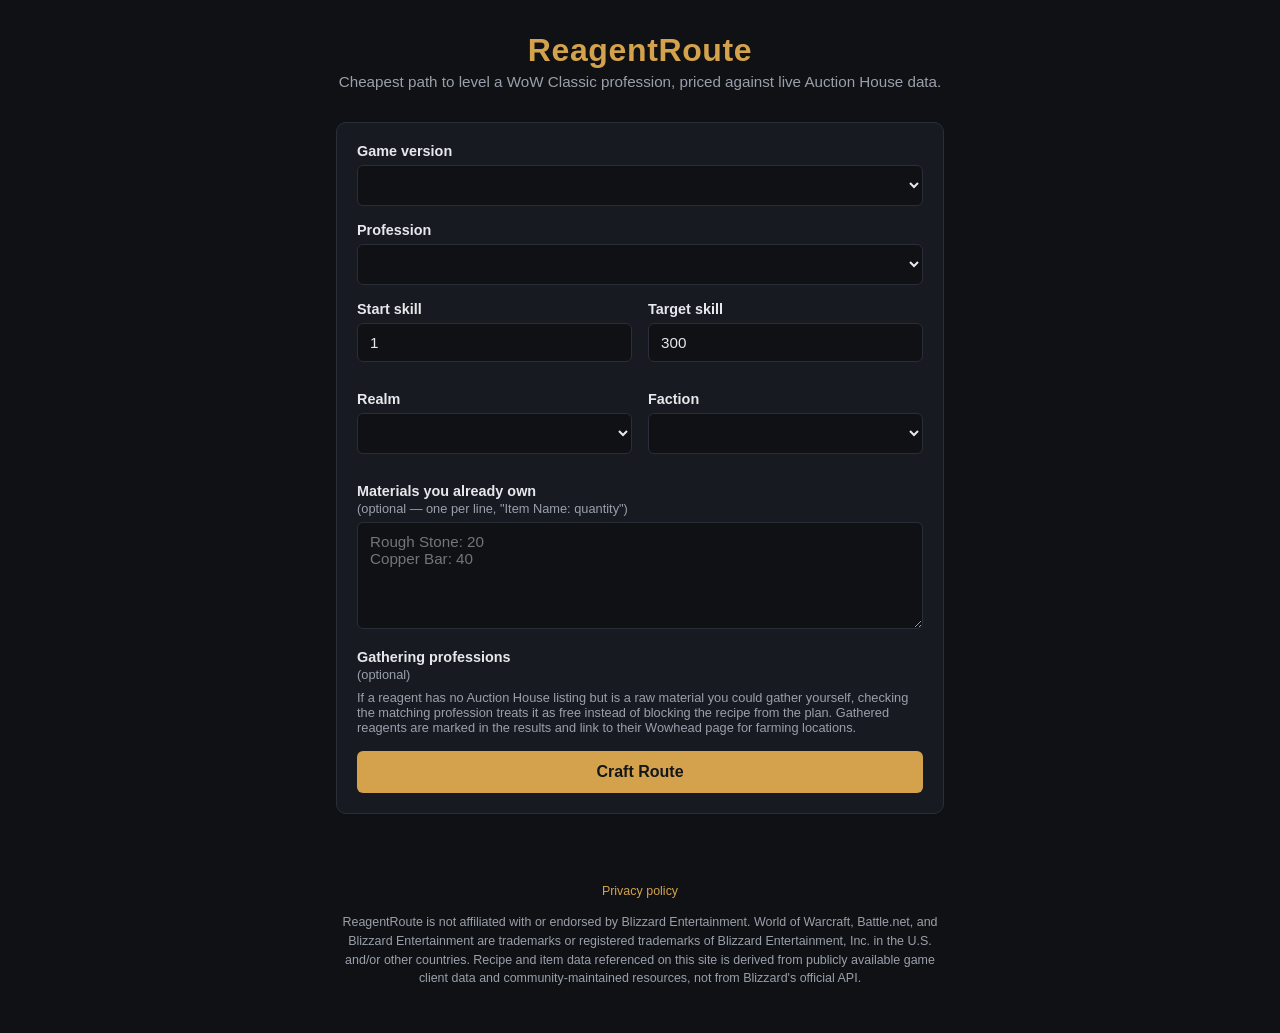
==== webapp/static/index.html @ 33c262e8 "Add First Aid, surface acquisition in priced plans, small UI polish - Gathering-profession checkboxe" ====
<!DOCTYPE html>
<html lang="en">
<head>
<meta charset="UTF-8" />
<meta name="viewport" content="width=device-width, initial-scale=1.0" />
<title>ReagentRoute</title>
<link rel="stylesheet" href="style.css" />
</head>
<body>
<header>
  <h1>ReagentRoute</h1>
  <p class="tagline">Cheapest path to level a WoW Classic profession, priced against live Auction House data.</p>
</header>

<main>
  <section class="panel" id="form-panel">
    <form id="plan-form">
      <div class="field">
        <label for="game-version">Game version</label>
        <select id="game-version"></select>
        <span class="hint" id="version-hint"></span>
      </div>

      <div class="field">
        <label for="profession">Profession</label>
        <select id="profession"></select>
      </div>

      <div class="field-row">
        <div class="field">
          <label for="start-skill">Start skill</label>
          <input type="number" id="start-skill" value="1" min="1" max="375" />
        </div>
        <div class="field">
          <label for="target-skill">Target skill</label>
          <input type="number" id="target-skill" value="300" min="1" max="375" />
        </div>
      </div>
      <p class="hint" id="skill-cap-hint"></p>

      <div id="pricing-fields">
        <div class="field-row">
          <div class="field">
            <label for="realm-select">Realm</label>
            <select id="realm-select"></select>
          </div>
          <div class="field">
            <label for="faction-select">Faction</label>
            <select id="faction-select"></select>
          </div>
        </div>
        <p class="hint" id="realm-hint"></p>

        <div class="field">
          <label for="owned-materials">Materials you already own <span class="hint">(optional &mdash; one per line, "Item Name: quantity")</span></label>
          <textarea id="owned-materials" rows="5" placeholder="Rough Stone: 20&#10;Copper Bar: 40"></textarea>
        </div>

        <div class="field">
          <label>Gathering professions <span class="hint">(optional)</span></label>
          <div id="gathering-checkboxes" class="checkbox-row"></div>
          <p class="hint">
            If a reagent has no Auction House listing but is a raw material
            you could gather yourself, checking the matching profession
            treats it as free instead of blocking the recipe from the plan.
            Gathered reagents are marked in the results and link to their
            Wowhead page for farming locations.
          </p>
        </div>
      </div>

      <button id="compute-btn" type="submit">Craft Route</button>
      <p id="error" class="error hidden"></p>
    </form>
  </section>

  <section class="panel hidden" id="results-panel">
    <div id="loading" class="hidden">
      <span class="spinner"></span>
      Fetching live prices and computing the plan&hellip;
    </div>

    <div id="results" class="hidden">
      <div class="summary">
        <div class="stat">
          <span class="stat-label">Gross reagent cost</span>
          <span class="stat-value" id="gross-cost"></span>
        </div>
        <div class="stat">
          <span class="stat-label">Recovered (vendor)</span>
          <span class="stat-value stat-value-good" id="recovered-cost"></span>
        </div>
        <div class="stat">
          <span class="stat-label">Net cost</span>
          <span class="stat-value" id="net-cost"></span>
        </div>
        <div class="stat" id="owned-stat">
          <span class="stat-label">Cost to you</span>
          <span class="stat-value" id="cost-to-you"></span>
        </div>
        <div class="stat">
          <span class="stat-label">Recipes priced</span>
          <span class="stat-value" id="recipes-priced"></span>
        </div>
      </div>

      <p class="hint ah-note">
        "Recovered" only counts guaranteed vendor sell price (unlimited demand, fixed price).
        Items are linked to Wowhead &mdash; some crafted items also carry a current AH price for a single unit,
        shown next to their name; that's not counted in the total since you can't sell dozens of duplicates at today's listed price.
      </p>

      <p id="leftover" class="hint hidden"></p>
      <p id="gaps" class="hint hidden"></p>

      <div class="table-scroll">
        <table id="plan-table">
          <thead>
            <tr><th>Skill range</th><th>Craft</th><th>Reagents</th><th>Net cost</th><th>Running total</th></tr>
          </thead>
          <tbody></tbody>
        </table>
      </div>
    </div>

    <div id="browse-results" class="hidden">
      <p class="hint ah-note" id="browse-note"></p>
      <div class="table-scroll">
        <table id="browse-table">
          <thead>
            <tr><th>Skill req.</th><th>Craft</th><th>Reagents</th><th>Acquisition</th></tr>
          </thead>
          <tbody></tbody>
        </table>
      </div>
    </div>
  </section>
</main>


<footer>
  <p class="footer-links"><a href="/privacy">Privacy policy</a></p>
  <p>
    ReagentRoute is not affiliated with or endorsed by Blizzard Entertainment.
    World of Warcraft, Battle.net, and Blizzard Entertainment are trademarks
    or registered trademarks of Blizzard Entertainment, Inc. in the U.S.
    and/or other countries. Recipe and item data referenced on this site is
    derived from publicly available game client data and community-maintained
    resources, not from Blizzard's official API.
  </p>
</footer>

<script src="app.js"></script>
</body>
</html>
---- webapp/static/style.css ----
:root {
  --bg: #0f1115;
  --panel: #171a21;
  --border: #2a2e38;
  --text: #e6e8eb;
  --text-dim: #9aa0ab;
  --accent: #d4a24c;
  --accent-dim: #8a6a2f;
  --error: #e0645a;
}

* { box-sizing: border-box; }

body {
  margin: 0;
  font-family: -apple-system, "Segoe UI", Roboto, sans-serif;
  background: var(--bg);
  color: var(--text);
  min-height: 100vh;
}

header {
  padding: 32px 16px 16px;
  text-align: center;
}

h1 {
  margin: 0 0 4px;
  font-size: 2rem;
  color: var(--accent);
  letter-spacing: 0.02em;
}

.tagline {
  margin: 0;
  color: var(--text-dim);
  font-size: 0.95rem;
}

main {
  max-width: 640px;
  margin: 0 auto;
  padding: 16px;
  display: flex;
  flex-direction: column;
  gap: 20px;
}

main:has(#results-panel:not(.hidden)) {
  max-width: 900px;
}

.panel {
  background: var(--panel);
  border: 1px solid var(--border);
  border-radius: 10px;
  padding: 20px;
}

.field { margin-bottom: 16px; }
.field-row { display: flex; gap: 16px; }
.field-row .field { flex: 1; }

label {
  display: block;
  font-size: 0.9rem;
  font-weight: 600;
  margin-bottom: 6px;
}

.hint {
  display: block;
  font-weight: 400;
  font-size: 0.8rem;
  color: var(--text-dim);
  margin-top: 2px;
}

.hint a { color: var(--accent); }

input, select, textarea {
  width: 100%;
  background: #0f1115;
  border: 1px solid var(--border);
  border-radius: 6px;
  color: var(--text);
  padding: 10px 12px;
  font-size: 0.95rem;
  font-family: inherit;
}

textarea { resize: vertical; }

input:focus, select:focus, textarea:focus {
  outline: none;
  border-color: var(--accent-dim);
}

button {
  width: 100%;
  padding: 12px;
  background: var(--accent);
  color: #14161c;
  border: none;
  border-radius: 6px;
  font-weight: 700;
  font-size: 1rem;
  cursor: pointer;
}

button:hover { filter: brightness(1.08); }
button:disabled { opacity: 0.6; cursor: default; }

.error {
  color: var(--error);
  margin-top: 12px;
  font-size: 0.9rem;
}

.hidden { display: none !important; }

.summary {
  display: flex;
  gap: 16px;
  margin-bottom: 16px;
  flex-wrap: wrap;
}

.stat {
  flex: 1;
  min-width: 140px;
  background: #0f1115;
  border: 1px solid var(--border);
  border-radius: 8px;
  padding: 12px 16px;
}

.stat-label {
  display: block;
  font-size: 0.78rem;
  color: var(--text-dim);
  text-transform: uppercase;
  letter-spacing: 0.04em;
}

.stat-value {
  display: block;
  font-size: 1.3rem;
  font-weight: 700;
  color: var(--accent);
  margin-top: 2px;
}

.table-scroll {
  overflow-x: auto;
  margin: 0 -4px;
}

table {
  width: 100%;
  min-width: 640px;
  border-collapse: collapse;
  font-size: 0.9rem;
}

th, td {
  text-align: left;
  padding: 8px 10px;
  border-bottom: 1px solid var(--border);
  vertical-align: top;
}

th {
  color: var(--text-dim);
  font-weight: 600;
  font-size: 0.8rem;
  text-transform: uppercase;
  white-space: nowrap;
}

td:nth-child(1) { color: var(--text-dim); white-space: nowrap; }
td:nth-child(4), td:nth-child(5) { text-align: right; white-space: nowrap; }
td:nth-child(5) { color: var(--text-dim); }

.reagents-cell {
  color: var(--text-dim);
  font-size: 0.85rem;
  max-width: 260px;
}

table a, .hint a {
  color: var(--accent);
  text-decoration: none;
}

table a:hover, .hint a:hover {
  text-decoration: underline;
}

.ah-note-inline {
  color: var(--text-dim);
  font-size: 0.78rem;
  font-weight: 400;
  white-space: nowrap;
}

.acquisition-note {
  color: var(--text-dim);
  font-size: 0.78rem;
  font-weight: 400;
  margin-top: 2px;
  white-space: normal;
}

.stat-value-good {
  color: #7fbf7f !important;
}

.ah-note {
  margin-bottom: 16px;
  line-height: 1.4;
}

#loading {
  text-align: center;
  color: var(--text-dim);
  padding: 24px;
  display: flex;
  align-items: center;
  justify-content: center;
  gap: 10px;
}

.spinner {
  width: 16px;
  height: 16px;
  border: 2px solid var(--border);
  border-top-color: var(--accent);
  border-radius: 50%;
  animation: spin 0.7s linear infinite;
  flex-shrink: 0;
}

@keyframes spin {
  to { transform: rotate(360deg); }
}

.input-error {
  border-color: var(--error) !important;
}

.stat-value-warn {
  color: var(--error) !important;
}

.panel, input, select, textarea, button {
  transition: border-color 0.15s ease, filter 0.15s ease;
}

#results-panel {
  animation: fade-in 0.2s ease;
}

@keyframes fade-in {
  from { opacity: 0; transform: translateY(4px); }
  to { opacity: 1; transform: translateY(0); }
}

@media (max-width: 480px) {
  .field-row { flex-direction: column; gap: 0; }
}

.checkbox-row {
  display: flex;
  flex-wrap: wrap;
  gap: 8px 20px;
}

.checkbox-row label {
  display: flex;
  align-items: center;
  gap: 6px;
  font-weight: 400;
  font-size: 0.9rem;
  margin-bottom: 0;
  cursor: pointer;
}

.checkbox-row input[type="checkbox"] {
  width: auto;
  cursor: pointer;
}

.gathered-tag {
  color: #7fbf7f;
  font-size: 0.78rem;
  font-weight: 400;
}

.vendor-tag {
  color: var(--accent);
  font-size: 0.78rem;
  font-weight: 400;
}

footer {
  max-width: 640px;
  margin: 24px auto 0;
  padding: 16px 16px 32px;
  text-align: center;
  color: var(--text-dim);
  font-size: 0.78rem;
  line-height: 1.5;
}

footer a {
  color: var(--accent);
  text-decoration: none;
}

footer a:hover {
  text-decoration: underline;
}

footer .footer-links {
  margin-bottom: 8px;
}

.legal-page {
  max-width: 640px;
  margin: 0 auto;
  padding: 16px;
}

.legal-page h2 {
  color: var(--accent);
  font-size: 1.15rem;
  margin: 28px 0 8px;
}

.legal-page h2:first-child {
  margin-top: 0;
}

.legal-page p, .legal-page li {
  color: var(--text-dim);
  line-height: 1.6;
  font-size: 0.92rem;
}

.legal-page a {
  color: var(--accent);
}

.legal-page .updated {
  color: var(--text-dim);
  font-size: 0.8rem;
  margin-bottom: 24px;
}
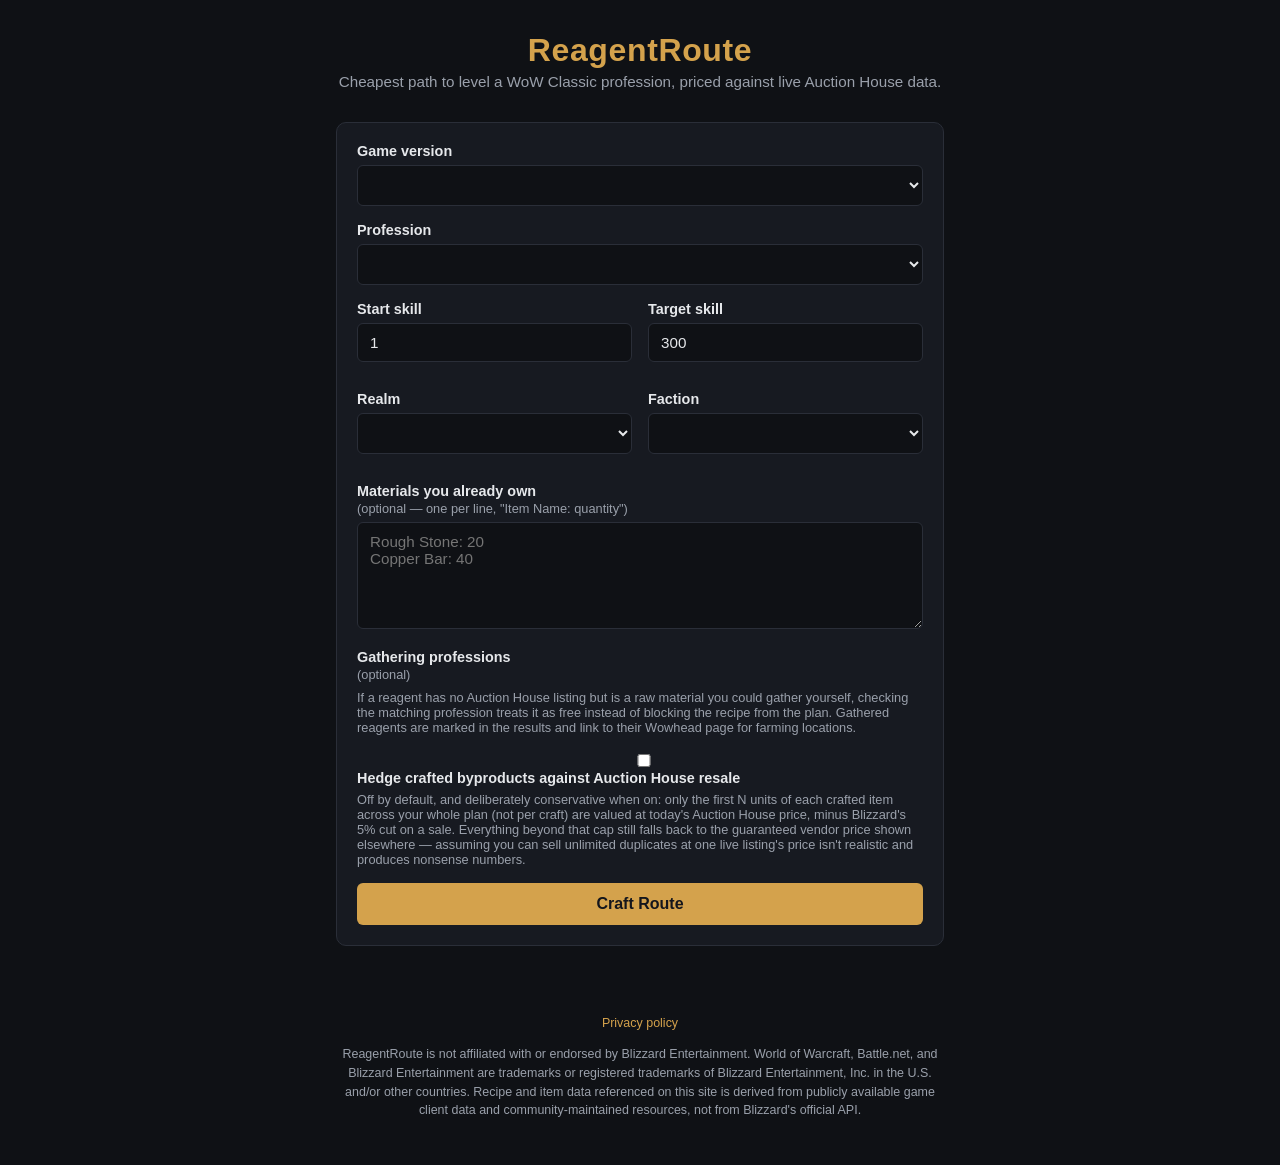
==== commit 19c7582b: "Add opt-in, capped Auction House resale hedging Gives users the option to factor AH resale into "mon" ====
--- a/webapp/static/index.html
+++ b/webapp/static/index.html
@@ -67,6 +67,25 @@
             Wowhead page for farming locations.
           </p>
         </div>
+
+        <div class="field">
+          <label><input type="checkbox" id="hedge-ah-checkbox" /> Hedge crafted byproducts against Auction House resale</label>
+          <div id="ah-cap-row" class="field-row ah-cap-row hidden">
+            <div class="field ah-cap-field">
+              <label for="ah-cap-input">Max units per item</label>
+              <input type="number" id="ah-cap-input" value="5" min="0" max="50" />
+            </div>
+          </div>
+          <p class="hint">
+            Off by default, and deliberately conservative when on: only the
+            first N units of each crafted item across your whole plan (not
+            per craft) are valued at today's Auction House price, minus
+            Blizzard's 5% cut on a sale. Everything beyond that cap still
+            falls back to the guaranteed vendor price shown elsewhere &mdash;
+            assuming you can sell unlimited duplicates at one live listing's
+            price isn't realistic and produces nonsense numbers.
+          </p>
+        </div>
       </div>
 
       <button id="compute-btn" type="submit">Craft Route</button>
@@ -90,6 +109,10 @@
           <span class="stat-label">Recovered (vendor)</span>
           <span class="stat-value stat-value-good" id="recovered-cost"></span>
         </div>
+        <div class="stat hidden" id="ah-hedge-stat">
+          <span class="stat-label">AH resale (assumed)</span>
+          <span class="stat-value stat-value-good" id="ah-hedge-cost"></span>
+        </div>
         <div class="stat">
           <span class="stat-label">Net cost</span>
           <span class="stat-value" id="net-cost"></span>
@@ -107,7 +130,8 @@
       <p class="hint ah-note">
         "Recovered" only counts guaranteed vendor sell price (unlimited demand, fixed price).
         Items are linked to Wowhead &mdash; some crafted items also carry a current AH price for a single unit,
-        shown next to their name; that's not counted in the total since you can't sell dozens of duplicates at today's listed price.
+        shown next to their name; that's not counted in the total unless you enabled AH hedging above,
+        and even then only up to your capped number of units per item, after Blizzard's 5% cut.
       </p>
 
       <p id="leftover" class="hint hidden"></p>
--- a/webapp/static/style.css
+++ b/webapp/static/style.css
@@ -303,6 +303,14 @@
   font-weight: 400;
 }
 
+.ah-cap-row {
+  margin-top: 8px;
+}
+
+.ah-cap-field {
+  max-width: 160px;
+}
+
 footer {
   max-width: 640px;
   margin: 24px auto 0;
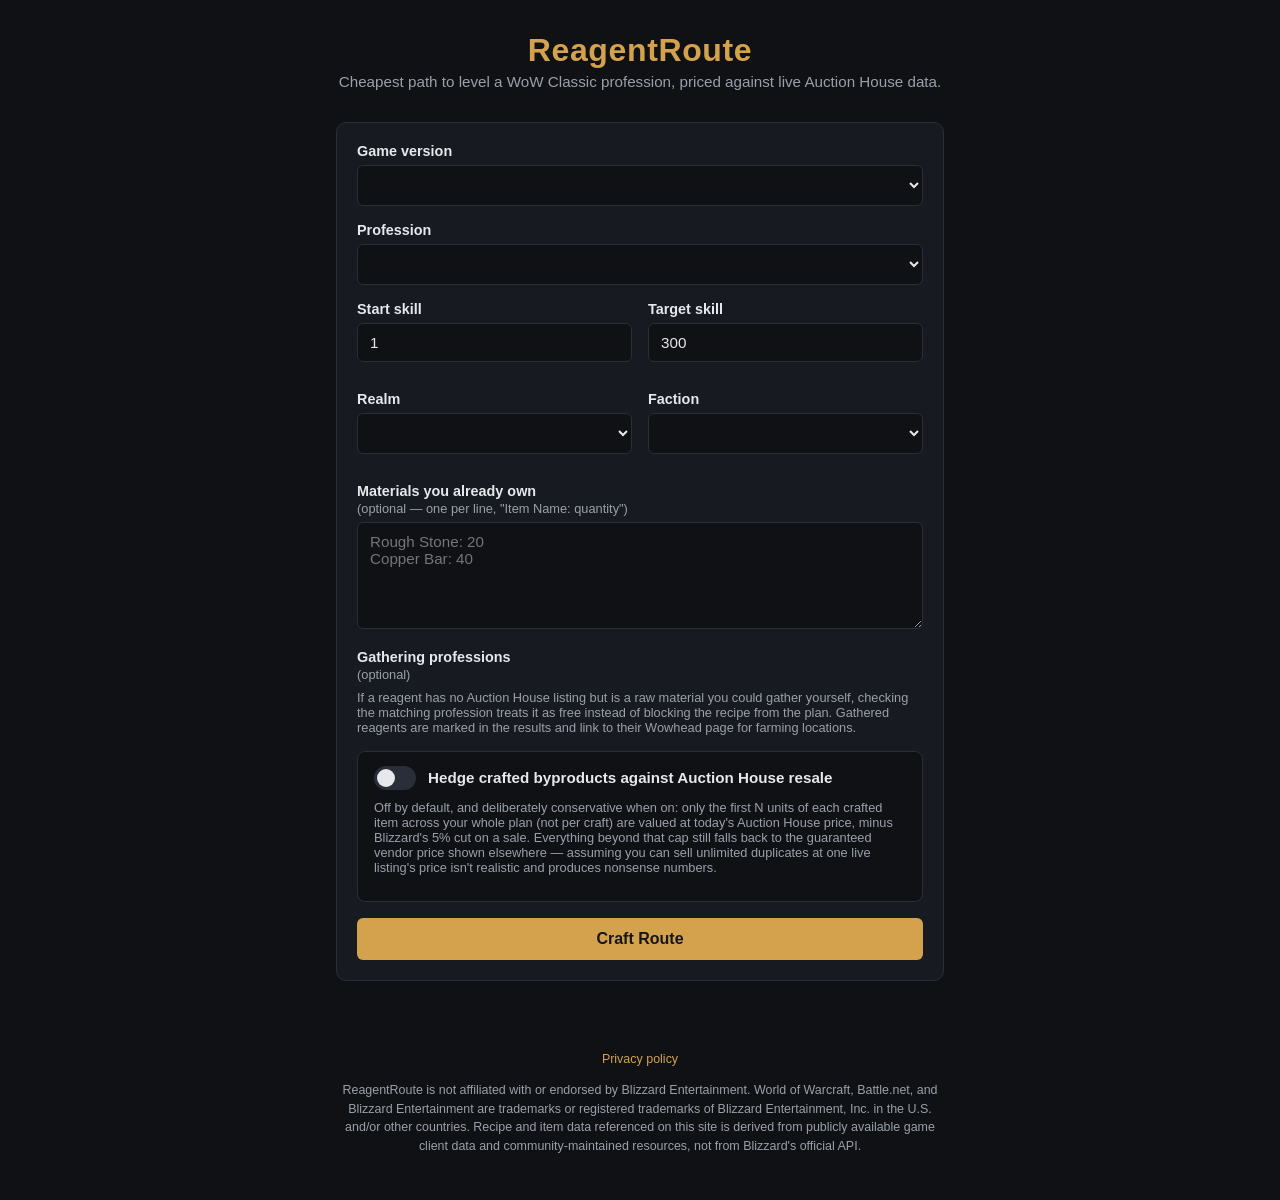
==== commit b3c81712: "Restyle AH hedge control as a proper toggle switch, reorder stats The AH hedging checkbox was a bare" ====
--- a/webapp/static/index.html
+++ b/webapp/static/index.html
@@ -68,14 +68,18 @@
           </p>
         </div>
 
-        <div class="field">
-          <label><input type="checkbox" id="hedge-ah-checkbox" /> Hedge crafted byproducts against Auction House resale</label>
-          <div id="ah-cap-row" class="field-row ah-cap-row hidden">
-            <div class="field ah-cap-field">
-              <label for="ah-cap-input">Max units per item</label>
-              <input type="number" id="ah-cap-input" value="5" min="0" max="50" />
-            </div>
+        <div class="toggle-card" id="hedge-ah-card">
+          <label class="toggle-label" for="hedge-ah-checkbox">
+            <input type="checkbox" id="hedge-ah-checkbox" class="toggle-checkbox" />
+            <span class="toggle-switch"></span>
+            <span class="toggle-text">Hedge crafted byproducts against Auction House resale</span>
+          </label>
+
+          <div id="ah-cap-row" class="ah-cap-row hidden">
+            <label for="ah-cap-input">Max units per item</label>
+            <input type="number" id="ah-cap-input" value="5" min="0" max="50" />
           </div>
+
           <p class="hint">
             Off by default, and deliberately conservative when on: only the
             first N units of each crafted item across your whole plan (not
@@ -109,13 +113,13 @@
           <span class="stat-label">Recovered (vendor)</span>
           <span class="stat-value stat-value-good" id="recovered-cost"></span>
         </div>
+        <div class="stat">
+          <span class="stat-label">Net cost</span>
+          <span class="stat-value" id="net-cost"></span>
+        </div>
         <div class="stat hidden" id="ah-hedge-stat">
           <span class="stat-label">AH resale (assumed)</span>
           <span class="stat-value stat-value-good" id="ah-hedge-cost"></span>
-        </div>
-        <div class="stat">
-          <span class="stat-label">Net cost</span>
-          <span class="stat-value" id="net-cost"></span>
         </div>
         <div class="stat" id="owned-stat">
           <span class="stat-label">Cost to you</span>
--- a/webapp/static/style.css
+++ b/webapp/static/style.css
@@ -303,12 +303,88 @@
   font-weight: 400;
 }
 
+.toggle-card {
+  background: #0f1115;
+  border: 1px solid var(--border);
+  border-radius: 8px;
+  padding: 14px 16px;
+  margin-bottom: 16px;
+}
+
+.toggle-label {
+  display: flex;
+  align-items: center;
+  gap: 12px;
+  cursor: pointer;
+  font-weight: 600;
+  font-size: 0.95rem;
+}
+
+.toggle-checkbox {
+  position: absolute;
+  width: 1px;
+  height: 1px;
+  opacity: 0;
+  pointer-events: none;
+}
+
+.toggle-switch {
+  position: relative;
+  width: 42px;
+  height: 24px;
+  flex-shrink: 0;
+  background: var(--border);
+  border-radius: 999px;
+  transition: background 0.15s ease;
+}
+
+.toggle-switch::before {
+  content: "";
+  position: absolute;
+  top: 3px;
+  left: 3px;
+  width: 18px;
+  height: 18px;
+  background: var(--text);
+  border-radius: 50%;
+  transition: transform 0.15s ease;
+}
+
+.toggle-checkbox:checked + .toggle-switch {
+  background: var(--accent);
+}
+
+.toggle-checkbox:checked + .toggle-switch::before {
+  transform: translateX(18px);
+  background: #14161c;
+}
+
+.toggle-checkbox:focus-visible + .toggle-switch {
+  outline: 2px solid var(--accent-dim);
+  outline-offset: 2px;
+}
+
 .ah-cap-row {
-  margin-top: 8px;
-}
-
-.ah-cap-field {
-  max-width: 160px;
+  display: flex;
+  align-items: center;
+  gap: 10px;
+  margin-top: 12px;
+  padding-top: 12px;
+  border-top: 1px solid var(--border);
+}
+
+.ah-cap-row label {
+  margin-bottom: 0;
+  font-size: 0.9rem;
+  white-space: nowrap;
+}
+
+.ah-cap-row input {
+  width: 80px;
+}
+
+.toggle-card .hint {
+  margin-top: 10px;
 }
 
 footer {
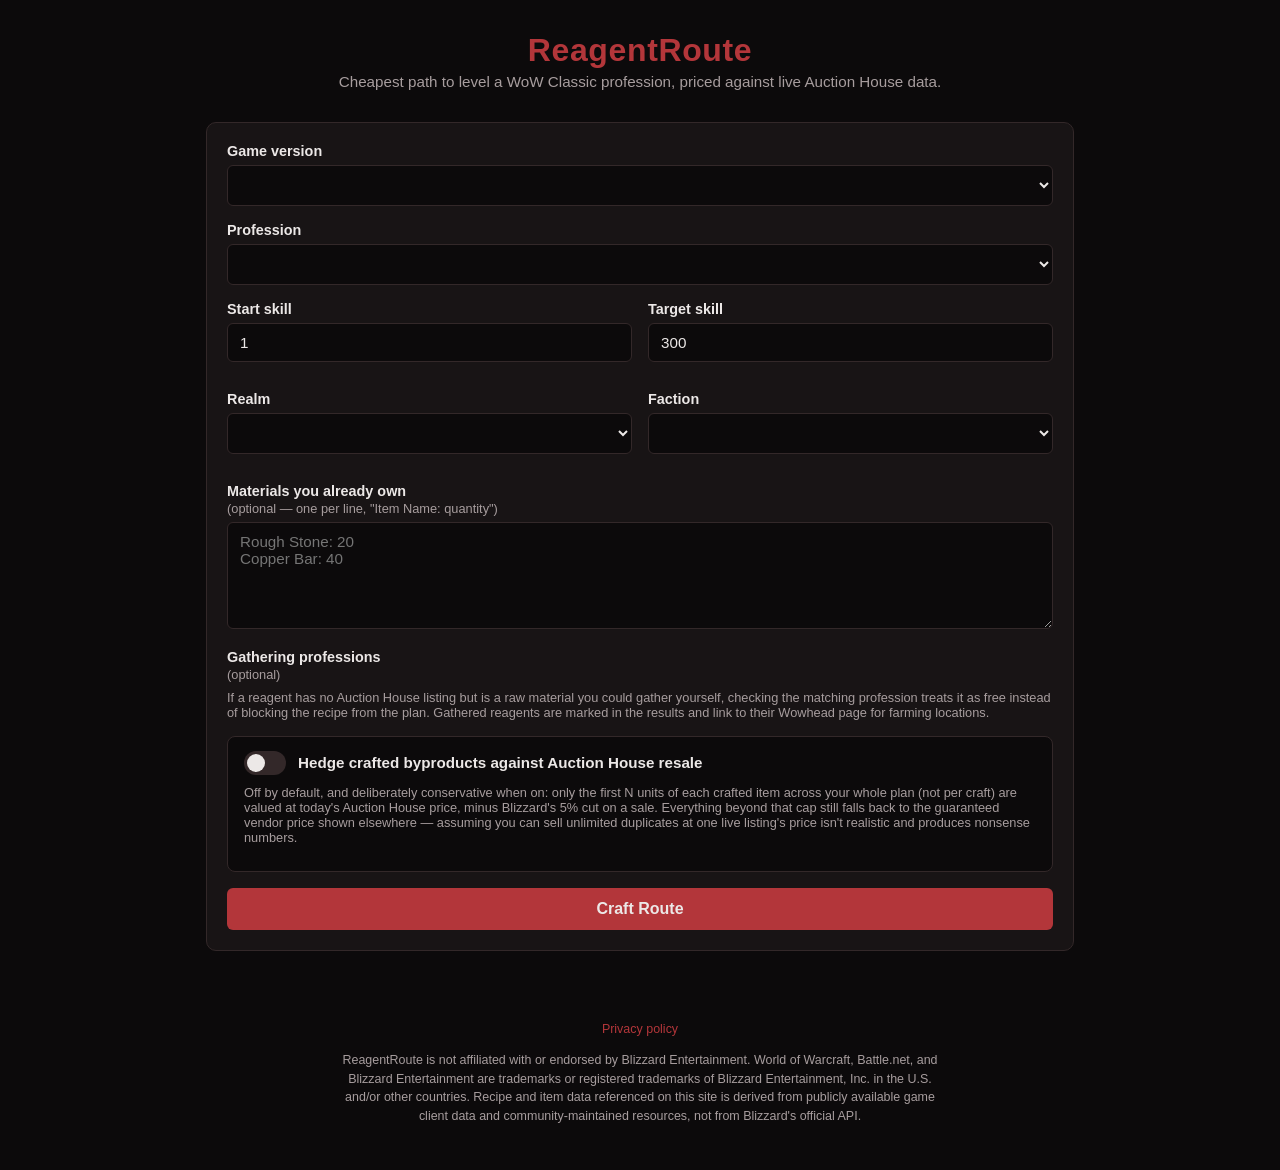
==== commit bb636447: "Add Open Graph / Twitter Card meta tags for link previews The page had zero og:* or twitter:* meta t" ====
--- a/webapp/static/index.html
+++ b/webapp/static/index.html
@@ -4,6 +4,14 @@
 <meta charset="UTF-8" />
 <meta name="viewport" content="width=device-width, initial-scale=1.0" />
 <title>ReagentRoute</title>
+<meta name="description" content="Cheapest path to level a WoW Classic profession, priced against live Auction House data." />
+<meta property="og:type" content="website" />
+<meta property="og:url" content="https://reagentroute.onrender.com/" />
+<meta property="og:title" content="ReagentRoute" />
+<meta property="og:description" content="Cheapest path to level a WoW Classic profession, priced against live Auction House data." />
+<meta name="twitter:card" content="summary" />
+<meta name="twitter:title" content="ReagentRoute" />
+<meta name="twitter:description" content="Cheapest path to level a WoW Classic profession, priced against live Auction House data." />
 <link rel="stylesheet" href="style.css" />
 </head>
 <body>
@@ -145,6 +153,21 @@
         <table id="plan-table">
           <thead>
             <tr><th>Skill range</th><th>Craft</th><th>Reagents</th><th>Net cost</th><th>Running total</th></tr>
+          </thead>
+          <tbody></tbody>
+        </table>
+      </div>
+
+      <h2 class="section-heading">Shopping list</h2>
+      <p class="hint">
+        Every reagent across the whole plan, consolidated into one list &mdash;
+        the total you'd actually need to go buy or gather, not just the
+        per-craft amount shown above.
+      </p>
+      <div class="table-scroll">
+        <table id="shopping-list-table">
+          <thead>
+            <tr><th>Item</th><th>Quantity</th><th>Unit cost</th><th>Total cost</th></tr>
           </thead>
           <tbody></tbody>
         </table>
--- a/webapp/static/style.css
+++ b/webapp/static/style.css
@@ -1,12 +1,13 @@
 :root {
-  --bg: #0f1115;
-  --panel: #171a21;
-  --border: #2a2e38;
-  --text: #e6e8eb;
-  --text-dim: #9aa0ab;
-  --accent: #d4a24c;
-  --accent-dim: #8a6a2f;
-  --error: #e0645a;
+  --bg: #0c0a0b;
+  --panel: #181415;
+  --border: #332829;
+  --text: #ece8e7;
+  --text-dim: #a79d9e;
+  --accent: #b3363a;
+  --accent-dim: #7a2426;
+  --error: #ff6b5e;
+  --good: #7bbf8a;
 }
 
 * { box-sizing: border-box; }
@@ -38,16 +39,12 @@
 }
 
 main {
-  max-width: 640px;
+  max-width: 900px;
   margin: 0 auto;
   padding: 16px;
   display: flex;
   flex-direction: column;
   gap: 20px;
-}
-
-main:has(#results-panel:not(.hidden)) {
-  max-width: 900px;
 }
 
 .panel {
@@ -80,7 +77,7 @@
 
 input, select, textarea {
   width: 100%;
-  background: #0f1115;
+  background: var(--bg);
   border: 1px solid var(--border);
   border-radius: 6px;
   color: var(--text);
@@ -100,7 +97,7 @@
   width: 100%;
   padding: 12px;
   background: var(--accent);
-  color: #14161c;
+  color: var(--text);
   border: none;
   border-radius: 6px;
   font-weight: 700;
@@ -129,7 +126,7 @@
 .stat {
   flex: 1;
   min-width: 140px;
-  background: #0f1115;
+  background: var(--bg);
   border: 1px solid var(--border);
   border-radius: 8px;
   padding: 12px 16px;
@@ -178,9 +175,19 @@
   white-space: nowrap;
 }
 
-td:nth-child(1) { color: var(--text-dim); white-space: nowrap; }
-td:nth-child(4), td:nth-child(5) { text-align: right; white-space: nowrap; }
-td:nth-child(5) { color: var(--text-dim); }
+/* These were written as bare td:nth-child(...) selectors, which meant
+   any table on the page with a differently-shaped row silently inherited
+   styling meant for #plan-table's 5 columns. Confirmed real bug: browse
+   mode's #browse-table also has 4 columns, so its 4th column
+   ("Acquisition", a long sentence) was getting nowrap + right-align
+   meant for #plan-table's "Net cost" -- forcing that whole sentence onto
+   one unbreakable line and blowing the table out to ~1460px wide,
+   requiring horizontal scroll just to see the Craft/Reagents columns.
+   Scoped per table instead. */
+#plan-table td:nth-child(1), #browse-table td:nth-child(1) { color: var(--text-dim); white-space: nowrap; }
+#plan-table td:nth-child(4), #plan-table td:nth-child(5) { text-align: right; white-space: nowrap; }
+#plan-table td:nth-child(5) { color: var(--text-dim); }
+#shopping-list-table td:nth-child(4) { text-align: right; white-space: nowrap; color: var(--text-dim); }
 
 .reagents-cell {
   color: var(--text-dim);
@@ -213,7 +220,7 @@
 }
 
 .stat-value-good {
-  color: #7fbf7f !important;
+  color: var(--good) !important;
 }
 
 .ah-note {
@@ -292,7 +299,7 @@
 }
 
 .gathered-tag {
-  color: #7fbf7f;
+  color: var(--good);
   font-size: 0.78rem;
   font-weight: 400;
 }
@@ -303,8 +310,20 @@
   font-weight: 400;
 }
 
+.total-note {
+  color: var(--text-dim);
+  font-size: 0.78rem;
+  font-weight: 400;
+}
+
+.section-heading {
+  margin: 28px 0 4px;
+  font-size: 1.1rem;
+  color: var(--accent);
+}
+
 .toggle-card {
-  background: #0f1115;
+  background: var(--bg);
   border: 1px solid var(--border);
   border-radius: 8px;
   padding: 14px 16px;
@@ -356,7 +375,6 @@
 
 .toggle-checkbox:checked + .toggle-switch::before {
   transform: translateX(18px);
-  background: #14161c;
 }
 
 .toggle-checkbox:focus-visible + .toggle-switch {
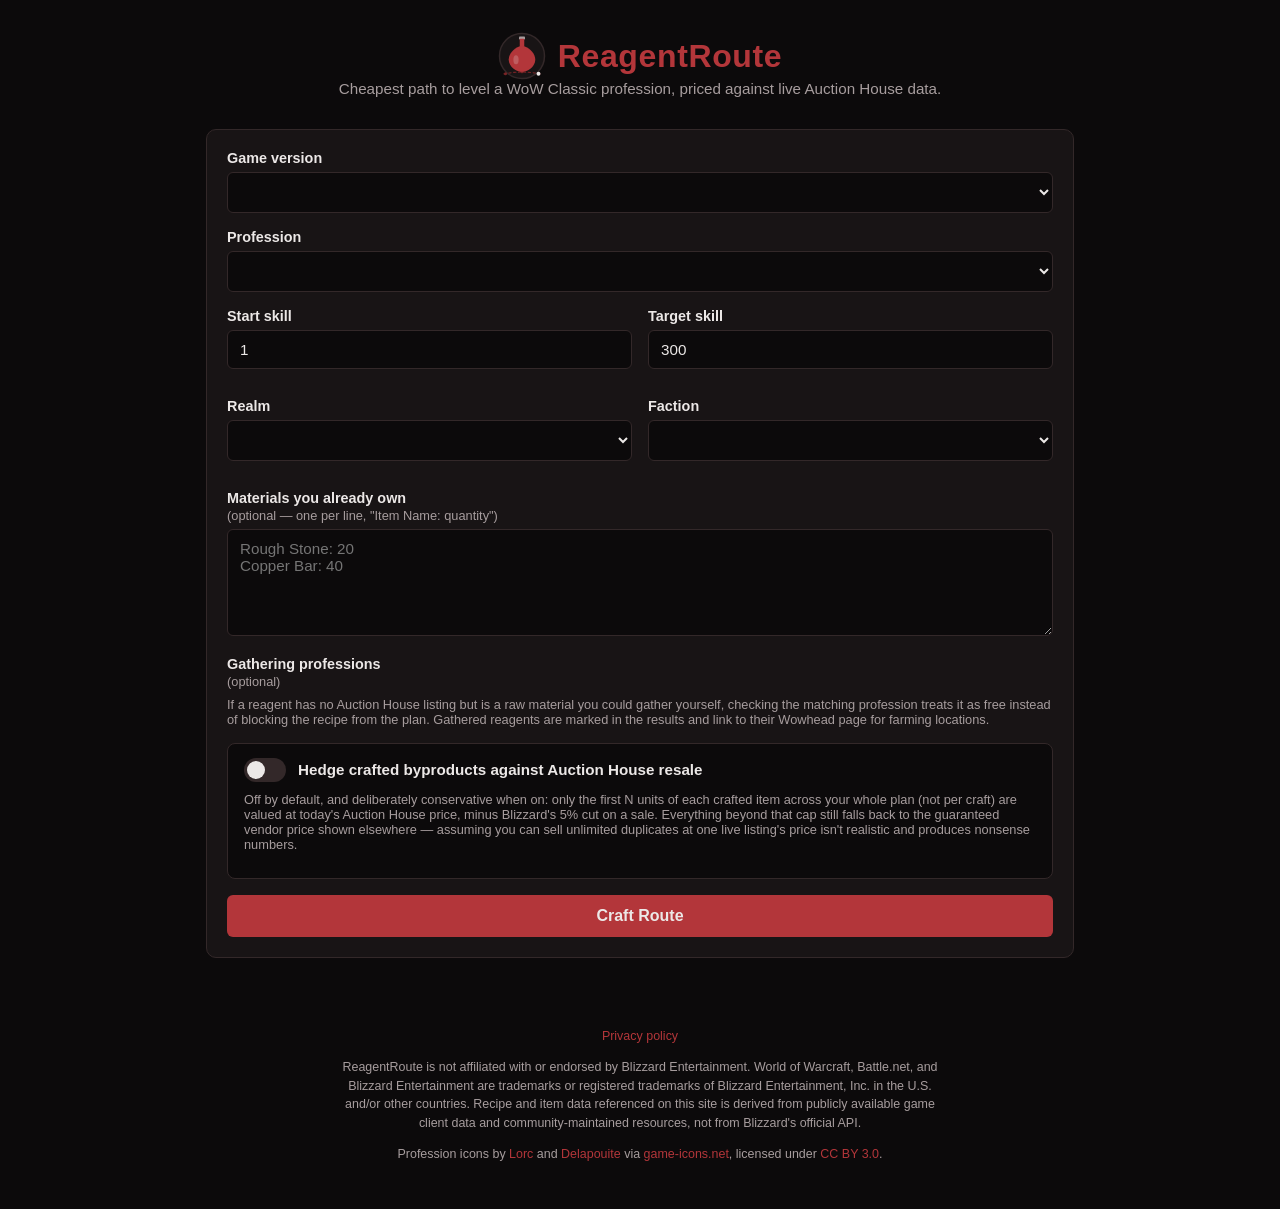
==== commit dd09f46d: "Add site imagery: logo, favicon, og:image banner, profession icons First real image assets for the p" ====
--- a/webapp/static/index.html
+++ b/webapp/static/index.html
@@ -4,19 +4,29 @@
 <meta charset="UTF-8" />
 <meta name="viewport" content="width=device-width, initial-scale=1.0" />
 <title>ReagentRoute</title>
+<link rel="icon" type="image/svg+xml" href="favicon.svg" />
+<link rel="icon" type="image/png" sizes="32x32" href="favicon-32.png" />
+<link rel="apple-touch-icon" href="apple-touch-icon.png" />
 <meta name="description" content="Cheapest path to level a WoW Classic profession, priced against live Auction House data." />
 <meta property="og:type" content="website" />
 <meta property="og:url" content="https://reagentroute.onrender.com/" />
 <meta property="og:title" content="ReagentRoute" />
 <meta property="og:description" content="Cheapest path to level a WoW Classic profession, priced against live Auction House data." />
-<meta name="twitter:card" content="summary" />
+<meta property="og:image" content="https://reagentroute.onrender.com/og-banner.png" />
+<meta property="og:image:width" content="1200" />
+<meta property="og:image:height" content="630" />
+<meta name="twitter:card" content="summary_large_image" />
 <meta name="twitter:title" content="ReagentRoute" />
 <meta name="twitter:description" content="Cheapest path to level a WoW Classic profession, priced against live Auction House data." />
+<meta name="twitter:image" content="https://reagentroute.onrender.com/og-banner.png" />
 <link rel="stylesheet" href="style.css" />
 </head>
 <body>
 <header>
-  <h1>ReagentRoute</h1>
+  <div class="brand">
+    <img src="logo.svg" alt="" class="brand-logo" width="48" height="48" />
+    <h1>ReagentRoute</h1>
+  </div>
   <p class="tagline">Cheapest path to level a WoW Classic profession, priced against live Auction House data.</p>
 </header>
 
@@ -31,7 +41,10 @@
 
       <div class="field">
         <label for="profession">Profession</label>
-        <select id="profession"></select>
+        <div class="profession-row">
+          <span id="profession-icon" class="profession-icon hidden" aria-hidden="true"></span>
+          <select id="profession"></select>
+        </div>
       </div>
 
       <div class="field-row">
@@ -199,6 +212,12 @@
     derived from publicly available game client data and community-maintained
     resources, not from Blizzard's official API.
   </p>
+  <p>
+    Profession icons by <a href="https://lorcblog.blogspot.com" target="_blank" rel="noopener">Lorc</a>
+    and <a href="https://delapouite.com" target="_blank" rel="noopener">Delapouite</a>
+    via <a href="https://game-icons.net" target="_blank" rel="noopener">game-icons.net</a>,
+    licensed under <a href="https://creativecommons.org/licenses/by/3.0/" target="_blank" rel="noopener">CC BY 3.0</a>.
+  </p>
 </footer>
 
 <script src="app.js"></script>
--- a/webapp/static/style.css
+++ b/webapp/static/style.css
@@ -25,8 +25,21 @@
   text-align: center;
 }
 
+.brand {
+  display: flex;
+  align-items: center;
+  justify-content: center;
+  gap: 12px;
+}
+
+.brand-logo {
+  width: 48px;
+  height: 48px;
+  flex-shrink: 0;
+}
+
 h1 {
-  margin: 0 0 4px;
+  margin: 0;
   font-size: 2rem;
   color: var(--accent);
   letter-spacing: 0.02em;
@@ -57,6 +70,25 @@
 .field { margin-bottom: 16px; }
 .field-row { display: flex; gap: 16px; }
 .field-row .field { flex: 1; }
+
+.profession-row { display: flex; align-items: center; gap: 10px; }
+.profession-row select { flex: 1; }
+
+.profession-icon {
+  display: inline-block;
+  width: 28px;
+  height: 28px;
+  flex-shrink: 0;
+  background-color: var(--accent);
+  -webkit-mask-image: var(--icon-url);
+  mask-image: var(--icon-url);
+  -webkit-mask-size: contain;
+  mask-size: contain;
+  -webkit-mask-repeat: no-repeat;
+  mask-repeat: no-repeat;
+  -webkit-mask-position: center;
+  mask-position: center;
+}
 
 label {
   display: block;
